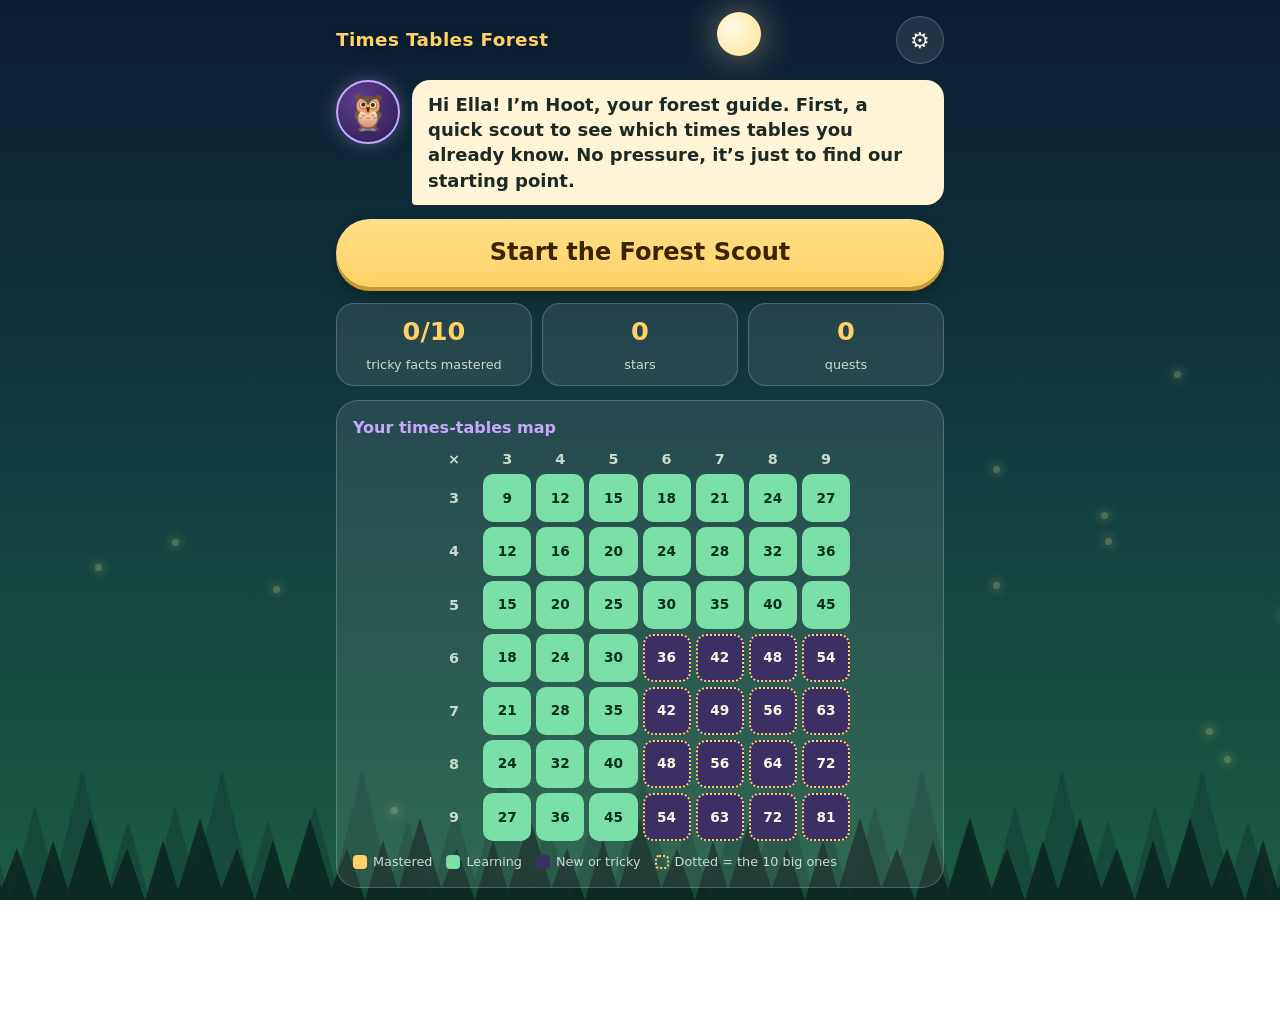
==== game/index.html @ bb65b8a0 "Times Tables Forest: playable v1 with bonus rounds, music, voice and dance break" ====
<!doctype html>
<html lang="en">
<head>
<meta charset="utf-8">
<meta name="viewport" content="width=device-width, initial-scale=1, viewport-fit=cover">
<meta name="theme-color" content="#0e2a2c">
<title>Times Tables Forest</title>
<link rel="stylesheet" href="styles.css">
</head>
<body>
<div class="sky" aria-hidden="true"><div class="moon"></div><div class="fireflies" id="fireflies"></div></div>
<div class="trees trees-back" aria-hidden="true"></div>
<div class="trees trees-front" aria-hidden="true"></div>

<main id="app">
  <header class="topbar">
    <h1 class="brand">Times Tables Forest</h1>
    <button id="btn-settings" class="icon-btn" aria-label="Settings">&#9881;</button>
  </header>

  <!-- HOME -->
  <section id="screen-home" class="screen" aria-labelledby="home-title">
    <h2 id="home-title" class="sr-only">Home</h2>
    <div class="companion">
      <div class="avatar" aria-hidden="true">&#129417;</div>
      <p class="bubble" id="home-msg"></p>
    </div>

    <button id="btn-play" class="btn big">Play</button>

    <div class="stats">
      <div class="stat"><b id="st-hard">0/10</b><span>tricky facts mastered</span></div>
      <div class="stat"><b id="st-points">0</b><span>stars</span></div>
      <div class="stat"><b id="st-sessions">0</b><span>quests</span></div>
    </div>

    <div class="card">
      <h3>Your times-tables map</h3>
      <div id="grid-home" class="grid" role="img"></div>
      <ul class="legend">
        <li><i class="sw sw-mastered"></i>Mastered</li>
        <li><i class="sw sw-learning"></i>Learning</li>
        <li><i class="sw sw-weak"></i>New or tricky</li>
        <li><i class="sw sw-hard"></i>Dotted = the 10 big ones</li>
      </ul>
    </div>
  </section>

  <!-- PLAY -->
  <section id="screen-play" class="screen hidden" aria-label="Quest">
    <div class="hud">
      <button id="btn-quit" class="icon-btn" aria-label="Back to the forest">&#8592;</button>
      <div class="progress" id="progress" role="progressbar" aria-valuemin="0" aria-valuemax="100" aria-valuenow="0"><div id="progress-bar"></div></div>
      <div class="hud-stat" aria-label="Stars"><span aria-hidden="true">&#11088;</span> <b id="hud-points">0</b></div>
      <div class="hud-stat" aria-label="Streak"><span aria-hidden="true">&#128293;</span> <b id="hud-streak">0</b></div>
    </div>

    <div class="qcard" id="qcard">
      <p id="q-tag" class="tag"></p>
      <div class="question" aria-live="off">
        <span id="q-a">0</span><span class="op" aria-hidden="true">&times;</span><span id="q-b">0</span><span class="op" aria-hidden="true">=</span><span id="q-answer" class="answer">?</span>
      </div>
      <p id="q-prompt" class="prompt"></p>
      <p id="q-points" class="pop" aria-hidden="true"></p>
      <div id="toast" class="toast" role="status"></div>
    </div>

    <div id="feedback" class="feedback hidden" role="status" aria-live="polite">
      <div class="avatar sm" aria-hidden="true">&#129417;</div>
      <div class="fb-body">
        <p id="fb-text" class="fb-text"></p>
        <p id="fb-hint" class="fb-hint"></p>
      </div>
      <button id="btn-next" class="btn">Next</button>
    </div>

    <div id="choices" class="choices hidden" role="group" aria-label="Answer choices"></div>

    <div id="pad" class="pad" role="group" aria-label="Number pad">
      <button data-k="1">1</button><button data-k="2">2</button><button data-k="3">3</button>
      <button data-k="4">4</button><button data-k="5">5</button><button data-k="6">6</button>
      <button data-k="7">7</button><button data-k="8">8</button><button data-k="9">9</button>
      <button data-k="back" class="fn" aria-label="Delete">&#9003;</button>
      <button data-k="0">0</button>
      <button data-k="unsure" class="fn small" aria-label="I'm not sure, show me">Not sure</button>
    </div>
  </section>

  <!-- SUMMARY -->
  <section id="screen-summary" class="screen hidden" aria-labelledby="sum-title">
    <div class="companion">
      <div class="avatar" aria-hidden="true">&#129417;</div>
      <p class="bubble" id="sum-msg"></p>
    </div>
    <h2 id="sum-title" class="sum-title">Quest complete!</h2>
    <div class="stats">
      <div class="stat"><b id="sum-correct">0/0</b><span>correct</span></div>
      <div class="stat" id="sum-points-wrap"><b id="sum-points">0</b><span>stars earned</span></div>
      <div class="stat"><b id="sum-streak">0</b><span>best streak</span></div>
    </div>
    <div class="card" id="sum-mastered-card"><h3>Newly mastered</h3><p id="sum-mastered"></p></div>
    <div class="card" id="sum-missed-card"><h3>Let's practise these next</h3><ul id="sum-missed" class="missed"></ul></div>
    <div class="card"><h3>Your times-tables map</h3><div id="grid-sum" class="grid" role="img"></div></div>
    <div class="row">
      <button id="btn-again" class="btn big">Play again</button>
      <button id="btn-home" class="btn ghost">Back to the forest</button>
    </div>
  </section>
</main>

<!-- SETTINGS -->
<div id="overlay" class="overlay hidden" role="dialog" aria-modal="true" aria-labelledby="set-title">
  <div class="sheet">
    <h2 id="set-title">Settings</h2>
    <label class="toggle"><input type="checkbox" id="set-sfx"> Sound effects</label>
    <label class="toggle"><input type="checkbox" id="set-music"> Music (changes every 5 minutes)</label>
    <label class="toggle"><input type="checkbox" id="set-voice"> Voice (cheers each right answer)</label>
    <div class="voice-opts">
      <label for="set-voice-style">Voice style</label>
      <select id="set-voice-style"></select>
      <label for="set-voice-name">Voice</label>
      <select id="set-voice-name"></select>
      <button id="btn-voice-test" class="btn small ghost" type="button">Hear it</button>
    </div>
    <hr>
    <div id="reset-zone">
      <button id="btn-reset" class="btn ghost small">Reset progress (grown-ups)</button>
      <div id="gate" class="gate hidden">
        <p id="gate-q"></p>
        <input id="gate-in" inputmode="numeric" autocomplete="off" aria-label="Answer">
        <button id="gate-ok" class="btn small">OK</button>
        <p id="gate-msg" class="gate-msg"></p>
      </div>
      <div id="confirm" class="gate hidden">
        <p>This erases all of Ella's progress on this device.</p>
        <button id="confirm-yes" class="btn small danger">Erase everything</button>
        <button id="confirm-no" class="btn small ghost">Cancel</button>
      </div>
    </div>
    <button id="btn-close" class="btn">Done</button>
  </div>
</div>

<div id="dance" class="dance hidden" role="dialog" aria-label="Dance break">
  <div class="dance-box">
    <p class="dance-title">Dance break!</p>
    <div class="dancers" aria-hidden="true"><span>&#129417;</span><span>&#129418;</span><span>&#128048;</span><span>&#129420;</span></div>
    <p id="dance-sub" class="dance-sub"></p>
    <button id="dance-skip" class="btn small ghost">Skip</button>
  </div>
</div>
<div id="fx" class="fx" aria-hidden="true"></div>

<script src="engine.js"></script>
<script src="app.js"></script>
</body>
</html>
---- game/styles.css ----
:root {
  --sky-top: #0b1d33;
  --sky-mid: #123f3f;
  --sky-low: #1d5c43;
  --ink: #fdf8ea;
  --ink-dim: #c9dccd;
  --gold: #ffd166;
  --lilac: #c9a7ff;
  --mint: #7be0a8;
  --cream: #fff4d6;
  --cream-ink: #1b2a24;
  --glass: rgba(255, 255, 255, .09);
  --glass-line: rgba(255, 255, 255, .2);
  --radius: 22px;
}

* { box-sizing: border-box; }
html { -webkit-text-size-adjust: 100%; }
body {
  margin: 0;
  min-height: 100vh;
  min-height: 100dvh;
  font-family: "Nunito", "Trebuchet MS", "Segoe UI", system-ui, sans-serif;
  font-size: 18px;
  line-height: 1.4;
  color: var(--ink);
  background: linear-gradient(180deg, var(--sky-top) 0%, var(--sky-mid) 55%, var(--sky-low) 100%) fixed;
  overflow-x: hidden;
  -webkit-tap-highlight-color: transparent;
}
.sr-only { position: absolute; width: 1px; height: 1px; overflow: hidden; clip: rect(0 0 0 0); white-space: nowrap; }
.hidden { display: none !important; }

/* ---- scenery ---- */
.sky { position: fixed; inset: 0; pointer-events: none; z-index: 0; }
.moon {
  position: absolute; top: 12px; left: 56%;
  width: 44px; height: 44px; border-radius: 50%;
  background: radial-gradient(circle at 35% 35%, #fffbe8, #ffe9a8 70%);
  box-shadow: 0 0 30px 8px rgba(255, 233, 168, .25);
}
.fireflies span {
  position: absolute; width: 7px; height: 7px; border-radius: 50%;
  background: #fff3a0; box-shadow: 0 0 10px 3px rgba(255, 243, 160, .65);
  opacity: .25;
  animation: drift var(--d, 12s) ease-in-out var(--delay, 0s) infinite alternate;
}
@keyframes drift {
  0%   { transform: translate(0, 0);       opacity: .15; }
  50%  { opacity: .85; }
  100% { transform: translate(var(--dx, 30px), var(--dy, -40px)); opacity: .2; }
}
.trees {
  position: fixed; left: 0; right: 0; bottom: 0; pointer-events: none; z-index: 0;
  background-repeat: repeat-x; background-position: bottom;
}
.trees-back {
  height: 150px; opacity: .5;
  background-image: url("data:image/svg+xml,%3Csvg xmlns='http://www.w3.org/2000/svg' width='140' height='150' viewBox='0 0 140 150'%3E%3Cpath fill='%230f3a32' d='M0 150 L25 55 L50 150Z M40 150 L72 20 L104 150Z M95 150 L118 70 L140 150Z'/%3E%3C/svg%3E");
}
.trees-front {
  height: 90px; opacity: .85;
  background-image: url("data:image/svg+xml,%3Csvg xmlns='http://www.w3.org/2000/svg' width='110' height='90' viewBox='0 0 110 90'%3E%3Cpath fill='%23092520' d='M0 90 L18 30 L36 90Z M30 90 L55 8 L80 90Z M72 90 L92 38 L110 90Z'/%3E%3C/svg%3E");
}

/* ---- layout ---- */
#app {
  position: relative; z-index: 1;
  max-width: 640px; margin: 0 auto;
  padding: 12px 16px calc(110px + env(safe-area-inset-bottom));
}
.topbar { display: flex; align-items: center; justify-content: space-between; padding: 4px 0 8px; }
.brand { margin: 0; font-size: 1.15rem; letter-spacing: .02em; color: var(--gold); text-shadow: 0 2px 10px rgba(0, 0, 0, .35); }
.icon-btn {
  min-width: 48px; min-height: 48px; border-radius: 50%;
  border: 1px solid var(--glass-line); background: var(--glass); color: var(--ink);
  font-size: 1.4rem; cursor: pointer;
}
.screen { animation: fade .35s ease both; }
@keyframes fade { from { opacity: 0; transform: translateY(6px); } to { opacity: 1; transform: none; } }

.card {
  background: var(--glass); border: 1px solid var(--glass-line);
  border-radius: var(--radius); padding: 16px; margin: 14px 0;
  backdrop-filter: blur(6px); -webkit-backdrop-filter: blur(6px);
}
.card h3 { margin: 0 0 10px; font-size: 1rem; color: var(--lilac); }

/* ---- companion ---- */
.companion { display: flex; gap: 12px; align-items: flex-start; margin: 8px 0 14px; }
.avatar {
  flex: none; width: 64px; height: 64px; border-radius: 50%;
  display: grid; place-items: center; font-size: 2.2rem;
  background: radial-gradient(circle at 35% 30%, #5b3d8f, #2c1d4d);
  border: 2px solid var(--lilac);
  box-shadow: 0 0 18px rgba(201, 167, 255, .35);
}
.avatar.sm { width: 48px; height: 48px; font-size: 1.6rem; }
.bubble {
  position: relative; margin: 0; padding: 12px 16px; flex: 1;
  background: var(--cream); color: var(--cream-ink); border-radius: 18px 18px 18px 4px;
  font-weight: 600;
}

/* ---- buttons ---- */
.btn {
  min-height: 52px; padding: 10px 26px; border-radius: 999px; border: 0; cursor: pointer;
  font: inherit; font-weight: 800; color: #3a2400;
  background: linear-gradient(180deg, #ffe08a, var(--gold));
  box-shadow: 0 4px 0 #c99a2e, 0 8px 18px rgba(0, 0, 0, .3);
  transition: transform .08s, box-shadow .08s;
}
.btn:active { transform: translateY(3px); box-shadow: 0 1px 0 #c99a2e; }
.btn.big { display: block; width: 100%; min-height: 68px; font-size: 1.5rem; margin: 6px 0 16px; }
.btn.ghost { background: var(--glass); color: var(--ink); box-shadow: none; border: 1px solid var(--glass-line); }
.btn.small { min-height: 44px; padding: 6px 18px; font-size: .95rem; }
.btn.danger { background: #ffb4a2; color: #4a1208; box-shadow: none; }
.row { display: flex; gap: 12px; flex-wrap: wrap; }
.row .btn { flex: 1 1 200px; margin: 0; }

:focus-visible { outline: 3px solid #fff; outline-offset: 3px; border-radius: 10px; }

/* ---- stats ---- */
.stats { display: grid; grid-template-columns: repeat(3, 1fr); gap: 10px; }
.stat {
  background: var(--glass); border: 1px solid var(--glass-line); border-radius: 18px;
  padding: 10px 6px; text-align: center;
}
.stat b { display: block; font-size: 1.6rem; color: var(--gold); }
.stat span { font-size: .8rem; color: var(--ink-dim); }

/* ---- progress grid ---- */
.grid { display: grid; grid-template-columns: repeat(8, 1fr); gap: 5px; max-width: 420px; margin: 0 auto; }
.grid .h { text-align: center; font-weight: 800; font-size: .9rem; color: var(--ink-dim); align-self: center; }
.cell {
  aspect-ratio: 1; display: grid; place-items: center; position: relative;
  border-radius: 10px; font-weight: 800; font-size: .85rem; border: 2px solid transparent;
}
.cell.mastered { background: var(--gold); color: #3a2400; }
.cell.mastered::after { content: "\2713"; position: absolute; top: -2px; right: 2px; font-size: .6rem; }
.cell.learning { background: var(--mint); color: #08301d; }
.cell.weak { background: #3b2f63; color: var(--ink); }
.cell.hard { border: 2px dotted var(--gold); }
.legend { display: flex; flex-wrap: wrap; gap: 6px 14px; list-style: none; margin: 12px 0 0; padding: 0; font-size: .8rem; color: var(--ink-dim); }
.legend li { display: flex; align-items: center; gap: 6px; }
.sw { width: 14px; height: 14px; border-radius: 4px; display: inline-block; border: 2px solid transparent; }
.sw-mastered { background: var(--gold); } .sw-learning { background: var(--mint); }
.sw-weak { background: #3b2f63; } .sw-hard { border: 2px dotted var(--gold); }

/* ---- play ---- */
.hud { display: flex; align-items: center; gap: 10px; margin-bottom: 10px; }
.progress { flex: 1; height: 14px; border-radius: 999px; background: rgba(255, 255, 255, .15); overflow: hidden; }
#progress-bar { height: 100%; width: 0; background: linear-gradient(90deg, var(--mint), var(--gold)); transition: width .4s ease; }
.hud-stat { font-weight: 800; white-space: nowrap; }
.hud-stat b { color: var(--gold); }

.qcard {
  position: relative; text-align: center; padding: 18px 12px 14px; margin-bottom: 10px;
  background: var(--glass); border: 1px solid var(--glass-line); border-radius: 28px;
}
.tag { margin: 0 0 4px; font-size: .85rem; letter-spacing: .08em; text-transform: uppercase; color: var(--lilac); font-weight: 800; min-height: 1.2em; }
.question { font-size: clamp(2.6rem, 11vw, 4.2rem); font-weight: 900; display: flex; justify-content: center; align-items: center; gap: .25em; }
.op { color: var(--ink-dim); }
.answer {
  min-width: 1.7em; padding: 0 .15em; border-radius: 16px; color: var(--gold);
  background: rgba(0, 0, 0, .25); border-bottom: 4px solid var(--gold);
}
.answer.right { background: rgba(123, 224, 168, .25); color: var(--mint); border-color: var(--mint); animation: pop .35s ease; }
.answer.reveal { background: rgba(201, 167, 255, .22); color: var(--lilac); border-color: var(--lilac); }
@keyframes pop { 0% { transform: scale(.9); } 60% { transform: scale(1.12); } 100% { transform: scale(1); } }
.pop { margin: 4px 0 0; min-height: 1.4em; font-weight: 800; color: var(--gold); }

.feedback {
  display: flex; align-items: center; gap: 12px; padding: 12px; margin-bottom: 10px;
  background: var(--cream); color: var(--cream-ink); border-radius: 20px;
  flex-wrap: wrap;
}
.fb-body { flex: 1 1 180px; }
.fb-text { margin: 0; font-weight: 800; }
.fb-hint { margin: 4px 0 0; font-size: .95rem; }
.feedback .btn { flex: 1 1 100%; }
@media (min-width: 520px) { .feedback .btn { flex: none; } }

.pad { display: grid; grid-template-columns: repeat(3, 1fr); gap: 10px; max-width: 420px; margin: 0 auto; }
.pad button {
  min-height: 68px; border-radius: 20px; border: 0; cursor: pointer;
  font: inherit; font-size: 1.9rem; font-weight: 900;
  background: var(--cream); color: var(--cream-ink);
  box-shadow: 0 4px 0 #bfae82, 0 6px 14px rgba(0, 0, 0, .25);
  touch-action: manipulation;
}
.pad button:active { transform: translateY(3px); box-shadow: 0 1px 0 #bfae82; }
.pad button.fn { background: #d9cdf2; box-shadow: 0 4px 0 #9d8bc4, 0 6px 14px rgba(0, 0, 0, .25); }
.pad button.small { font-size: 1.05rem; font-weight: 800; }
.pad.locked { opacity: .45; pointer-events: none; }
@media (max-height: 640px) { .pad button { min-height: 56px; } .question { font-size: 2.6rem; } }

/* ---- bonus rounds ---- */
.qcard.bonus { border-color: var(--lilac); box-shadow: 0 0 26px rgba(201, 167, 255, .3); }
.qcard.bonus .tag { color: var(--gold); }
.prompt { margin: 0; min-height: 1.3em; color: var(--ink-dim); font-weight: 700; }
.answer.plain { background: none; border-bottom: 0; color: var(--ink); }

.choices { display: grid; grid-template-columns: repeat(2, 1fr); gap: 16px; max-width: 420px; margin: 8px auto 0; justify-items: center; }
.choices.locked { pointer-events: none; }
.choice {
  width: 100%; border: 0; cursor: pointer; font: inherit; font-weight: 900;
  touch-action: manipulation; color: var(--cream-ink);
}
.choice.firefly {
  max-width: 128px; aspect-ratio: 1; border-radius: 50%; font-size: 2.1rem;
  background: radial-gradient(circle at 50% 40%, #fffbd0, #ffe36b 55%, #f2b632 100%);
  box-shadow: 0 0 26px 8px rgba(255, 227, 107, .45);
  animation: bob var(--bd, 3.4s) ease-in-out var(--bdelay, 0s) infinite alternate;
}
.choice.firefly:active { transform: scale(.94); }
@keyframes bob { from { transform: translateY(-6px); } to { transform: translateY(8px); } }
.choice.verdict { grid-column: auto; min-height: 84px; border-radius: 22px; font-size: 1.3rem; }
.choice.yes { background: var(--mint); box-shadow: 0 4px 0 #3f9f6d, 0 6px 14px rgba(0, 0, 0, .25); }
.choice.no  { background: #d9cdf2;     box-shadow: 0 4px 0 #9d8bc4, 0 6px 14px rgba(0, 0, 0, .25); }
.choice.right { outline: 4px solid var(--mint); outline-offset: 3px; }
.choice.miss { opacity: .45; animation: none; }

/* ---- celebrations ---- */
.toast {
  position: absolute; left: 50%; top: -16px; transform: translate(-50%, 0);
  padding: 8px 18px; border-radius: 999px; font-weight: 900; white-space: nowrap;
  background: var(--gold); color: #3a2400; box-shadow: 0 6px 18px rgba(0, 0, 0, .35);
  opacity: 0; pointer-events: none;
}
.toast.on { animation: toast 1.8s ease both; }
@keyframes toast {
  0%   { opacity: 0; transform: translate(-50%, 10px) scale(.8); }
  14%  { opacity: 1; transform: translate(-50%, 0) scale(1.08); }
  24%  { transform: translate(-50%, 0) scale(1); }
  82%  { opacity: 1; }
  100% { opacity: 0; transform: translate(-50%, -8px) scale(1); }
}
.fx { position: fixed; inset: 0; pointer-events: none; z-index: 12; overflow: hidden; }
.dance { position: fixed; inset: 0; z-index: 9; display: grid; place-items: center; background: rgba(5, 12, 20, .8); cursor: pointer; }
.dance-box { text-align: center; padding: 20px; }
.dance-title { margin: 0; font-size: 2.2rem; font-weight: 900; color: var(--gold); text-shadow: 0 0 18px rgba(255, 209, 102, .5); }
.dance-sub { margin: 6px 0 18px; font-size: 1.2rem; color: var(--ink); font-weight: 800; }
.dancers { display: flex; justify-content: center; gap: 14px; margin: 18px 0 8px; font-size: 3.2rem; }
.dancers span { display: inline-block; animation: groove .55s ease-in-out infinite alternate; }
.dancers span:nth-child(2) { animation-delay: -.14s; } .dancers span:nth-child(3) { animation-delay: -.28s; } .dancers span:nth-child(4) { animation-delay: -.42s; }
@keyframes groove { from { transform: translateY(0) rotate(-9deg); } to { transform: translateY(-16px) rotate(9deg); } }
.fx .p {
  position: absolute; left: 50%; top: 40%; font-size: 1.5rem; opacity: 0;
  animation: burst var(--t, 1.5s) cubic-bezier(.2, .7, .3, 1) forwards;
}
@keyframes burst {
  0%   { opacity: 0; transform: translate(0, 0) rotate(0) scale(.4); }
  12%  { opacity: 1; }
  100% { opacity: 0; transform: translate(var(--dx), var(--dy)) rotate(var(--rot)) scale(1); }
}
.hop { animation: hop .7s ease 2; }
@keyframes hop { 0%, 100% { transform: translateY(0); } 40% { transform: translateY(-12px); } }

/* ---- summary ---- */
.sum-title { text-align: center; margin: 4px 0 12px; color: var(--gold); font-size: 1.8rem; }
.missed { margin: 0; padding-left: 20px; }
.missed li { margin: 4px 0; }

/* ---- settings ---- */
.overlay { position: fixed; inset: 0; z-index: 10; background: rgba(5, 12, 20, .72); display: grid; place-items: center; padding: 16px; }
.sheet { width: 100%; max-width: 420px; background: #16302f; border: 1px solid var(--glass-line); border-radius: 24px; padding: 20px; }
.sheet h2 { margin: 0 0 12px; color: var(--gold); }
.toggle { display: flex; align-items: center; gap: 12px; min-height: 48px; font-weight: 700; }
.toggle input { width: 26px; height: 26px; accent-color: var(--gold); }
.voice-opts { display: grid; gap: 6px; margin: 2px 0 6px 38px; font-size: .9rem; color: var(--ink-dim); }
.voice-opts select { font: inherit; padding: 8px; border-radius: 10px; border: 1px solid var(--glass-line); background: #0d2120; color: var(--ink); max-width: 100%; }
.voice-opts .btn { justify-self: start; }
.sheet { max-height: 92vh; overflow-y: auto; }
.sheet hr { border: 0; border-top: 1px solid var(--glass-line); margin: 12px 0; }
.gate { margin: 10px 0; }
.gate input { font: inherit; font-size: 1.2rem; width: 110px; padding: 8px; border-radius: 10px; border: 1px solid var(--glass-line); background: #0d2120; color: var(--ink); }
.gate-msg { color: var(--gold); min-height: 1.2em; margin: 6px 0 0; }
#btn-close { margin-top: 14px; width: 100%; }

@media (prefers-reduced-motion: reduce) {
  .fireflies span, .screen, .answer.right, .choice.firefly, .hop { animation: none; }
  .toast.on { animation: none; opacity: 1; }
  .dancers span { animation: none; }
  .fx { display: none; }
  #progress-bar, .btn { transition: none; }
}
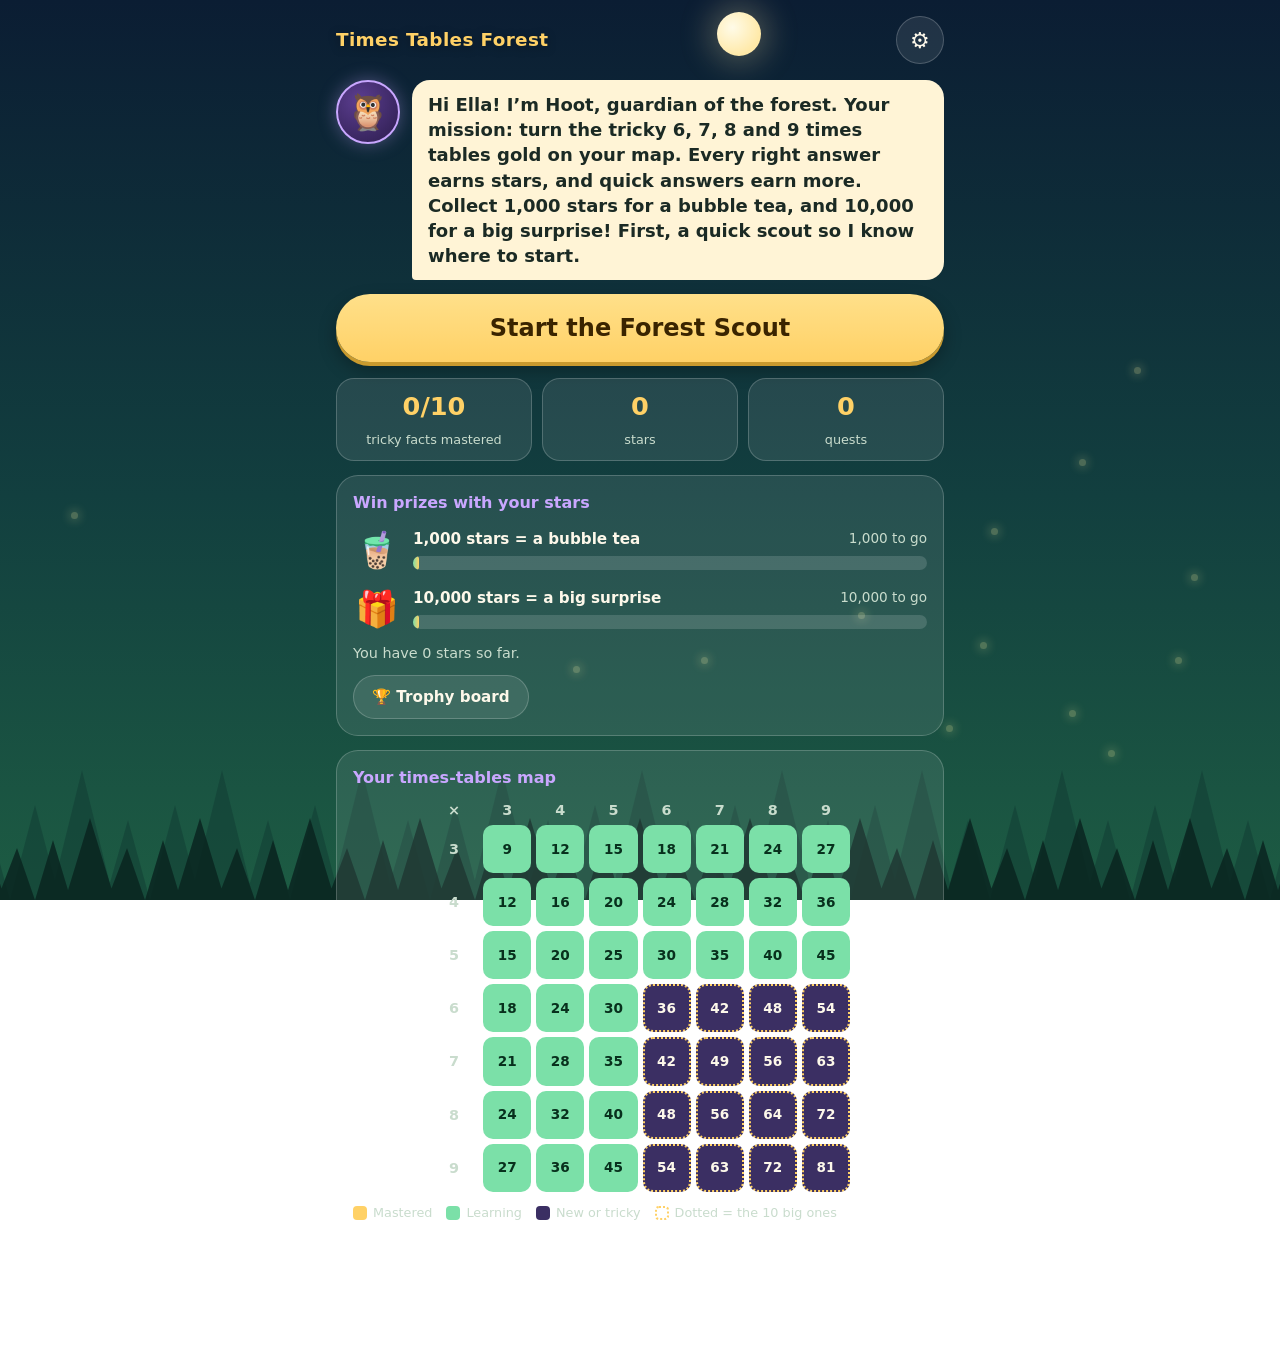
==== commit 9e6a1a3c: "Add prizes and trophy board: quest history, ranking, 1,000 and 10,000 star prizes" ====
--- a/game/index.html
+++ b/game/index.html
@@ -34,6 +34,12 @@
       <div class="stat"><b id="st-sessions">0</b><span>quests</span></div>
     </div>
 
+    <div class="card prize-card">
+      <h3>Win prizes with your stars</h3>
+      <div id="prize-home"></div>
+      <button id="btn-board" class="btn small ghost" type="button">&#127942; Trophy board</button>
+    </div>
+
     <div class="card">
       <h3>Your times-tables map</h3>
       <div id="grid-home" class="grid" role="img"></div>
@@ -44,6 +50,26 @@
         <li><i class="sw sw-hard"></i>Dotted = the 10 big ones</li>
       </ul>
     </div>
+  </section>
+
+  <!-- TROPHY BOARD -->
+  <section id="screen-board" class="screen hidden" aria-labelledby="board-title">
+    <h2 id="board-title" class="sum-title">Trophy board</h2>
+    <div class="card prize-card">
+      <h3>Prizes</h3>
+      <p class="prize-intro">Every right answer earns stars, and quick answers earn more. Collect them over many quests and win real prizes!</p>
+      <div id="prize-board"></div>
+    </div>
+    <div class="card">
+      <h3>Best quests</h3>
+      <ol id="board-top" class="board"></ol>
+      <p id="board-empty" class="board-empty">No quests yet. Your first one goes on the board!</p>
+    </div>
+    <div class="card">
+      <h3>All your quests</h3>
+      <ul id="board-history" class="board history"></ul>
+    </div>
+    <button id="btn-board-back" class="btn big">Back to the forest</button>
   </section>
 
   <!-- PLAY -->
@@ -98,12 +124,15 @@
       <div class="stat" id="sum-points-wrap"><b id="sum-points">0</b><span>stars earned</span></div>
       <div class="stat"><b id="sum-streak">0</b><span>best streak</span></div>
     </div>
+    <div class="card prize-win hidden" id="sum-prize-card"><h3>Prize unlocked!</h3><p id="sum-prize"></p></div>
+    <div class="card" id="sum-rank-card"><h3>Trophy board</h3><p id="sum-rank"></p><div id="prize-sum"></div></div>
     <div class="card" id="sum-mastered-card"><h3>Newly mastered</h3><p id="sum-mastered"></p></div>
     <div class="card" id="sum-missed-card"><h3>Let's practise these next</h3><ul id="sum-missed" class="missed"></ul></div>
     <div class="card"><h3>Your times-tables map</h3><div id="grid-sum" class="grid" role="img"></div></div>
     <div class="row">
       <button id="btn-again" class="btn big">Play again</button>
       <button id="btn-home" class="btn ghost">Back to the forest</button>
+      <button id="btn-board-sum" class="btn ghost">&#127942; Trophy board</button>
     </div>
   </section>
 </main>
--- a/game/styles.css
+++ b/game/styles.css
@@ -128,6 +128,33 @@
 }
 .stat b { display: block; font-size: 1.6rem; color: var(--gold); }
 .stat span { font-size: .8rem; color: var(--ink-dim); }
+
+/* ---- prizes and trophy board ---- */
+.prize-card .btn { margin-top: 12px; }
+.prize-intro { margin: 0 0 12px; color: var(--ink-dim); }
+.prize { display: flex; gap: 12px; align-items: center; margin: 10px 0; }
+.prize-ico { flex: none; font-size: 2.2rem; width: 48px; text-align: center; }
+.prize-body { flex: 1; min-width: 0; }
+.prize-top { display: flex; justify-content: space-between; gap: 8px; flex-wrap: wrap; font-size: .95rem; }
+.prize-top span { color: var(--ink-dim); font-size: .85rem; }
+.prize.won .prize-top span { color: var(--mint); font-weight: 800; }
+.prize-bar { height: 14px; border-radius: 999px; background: rgba(255, 255, 255, .14); margin-top: 6px; overflow: hidden; }
+.prize-bar div { height: 100%; border-radius: 999px; background: linear-gradient(90deg, var(--mint), var(--gold)); min-width: 6px; }
+.prize-total { margin: 8px 0 0; color: var(--ink-dim); font-size: .9rem; }
+.prize-win { border-color: var(--gold); box-shadow: 0 0 24px rgba(255, 209, 102, .35); }
+.prize-win p { margin: 0; font-weight: 800; font-size: 1.15rem; color: var(--gold); }
+.board { list-style: none; margin: 0; padding: 0; }
+.board li {
+  display: grid; grid-template-columns: 44px 1fr; grid-template-areas: "rk main" "rk sub";
+  column-gap: 10px; padding: 8px 0; border-top: 1px solid var(--glass-line);
+}
+.board li:first-child { border-top: 0; }
+.board .rk { grid-area: rk; align-self: center; text-align: center; font-size: 1.6rem; }
+.board .rk.wide { font-size: .85rem; color: var(--ink-dim); font-weight: 700; }
+.board .bd-main { grid-area: main; font-weight: 800; color: var(--gold); }
+.board .bd-sub { grid-area: sub; font-size: .85rem; color: var(--ink-dim); }
+.board-empty { margin: 0; color: var(--ink-dim); }
+.history { max-height: 360px; overflow-y: auto; }
 
 /* ---- progress grid ---- */
 .grid { display: grid; grid-template-columns: repeat(8, 1fr); gap: 5px; max-width: 420px; margin: 0 auto; }
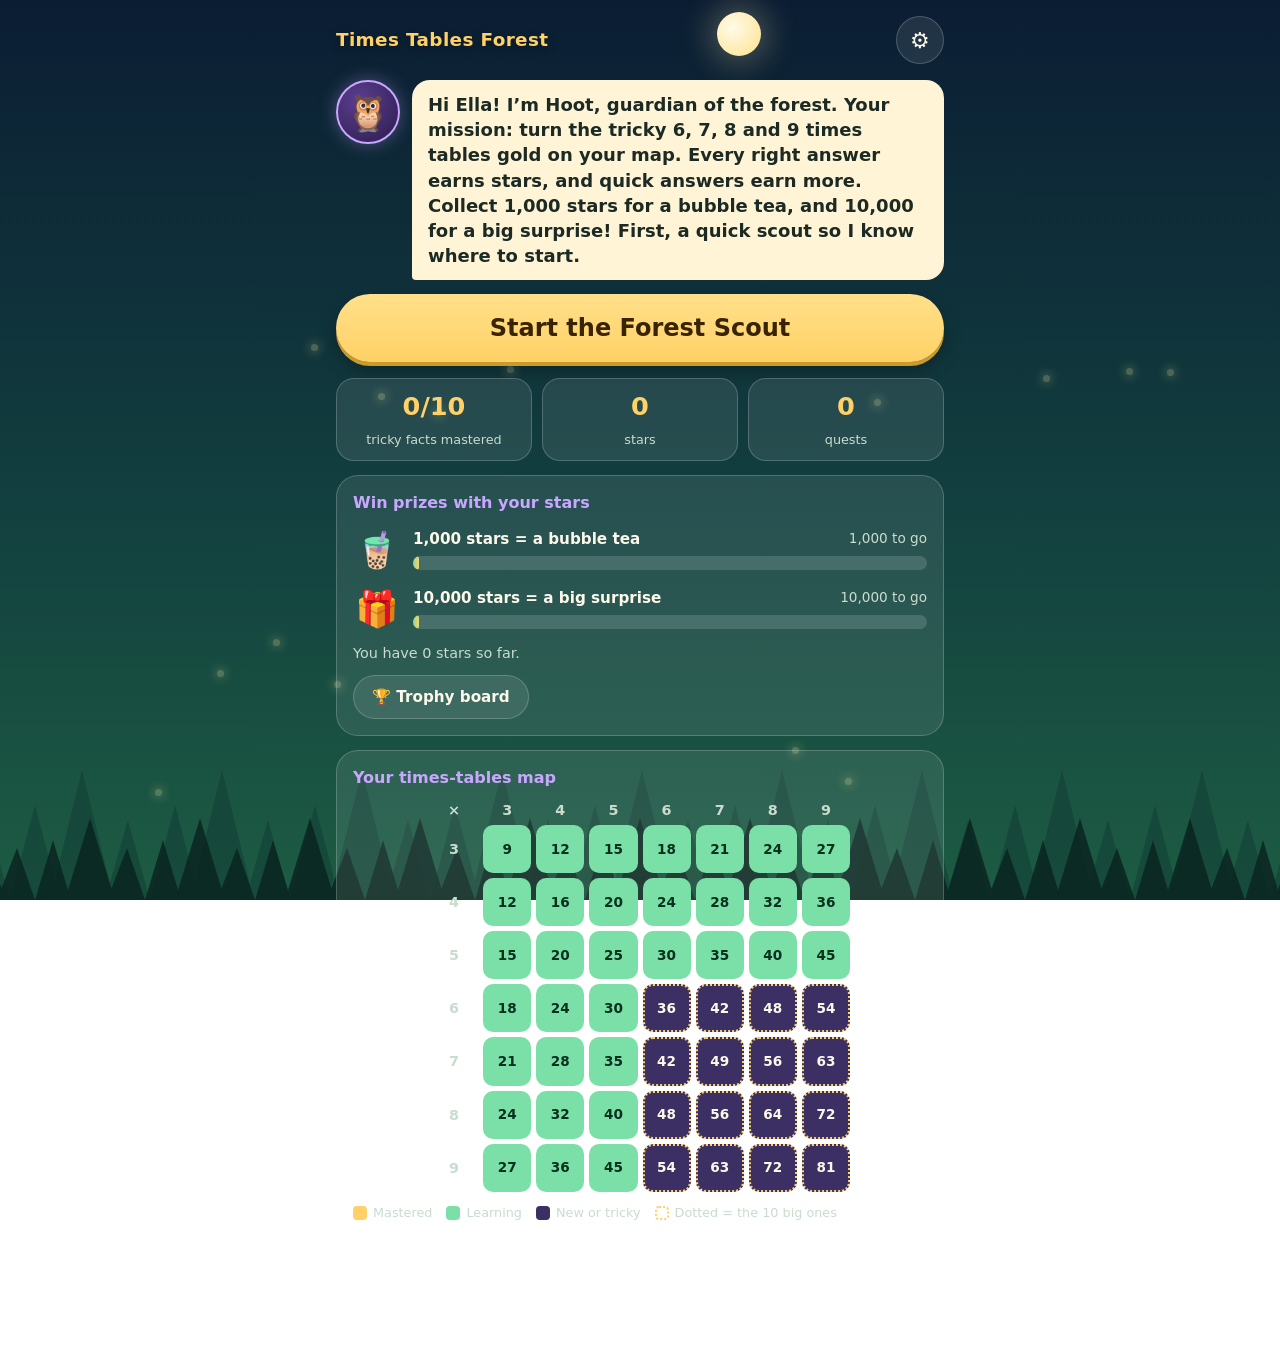
==== commit b74ff9ee: "Hide the live site from search engines (noindex, robots.txt)" ====
--- a/game/index.html
+++ b/game/index.html
@@ -4,6 +4,8 @@
 <meta charset="utf-8">
 <meta name="viewport" content="width=device-width, initial-scale=1, viewport-fit=cover">
 <meta name="theme-color" content="#0e2a2c">
+<meta name="robots" content="noindex, nofollow">
+<meta name="referrer" content="no-referrer">
 <title>Times Tables Forest</title>
 <link rel="stylesheet" href="styles.css">
 </head>
